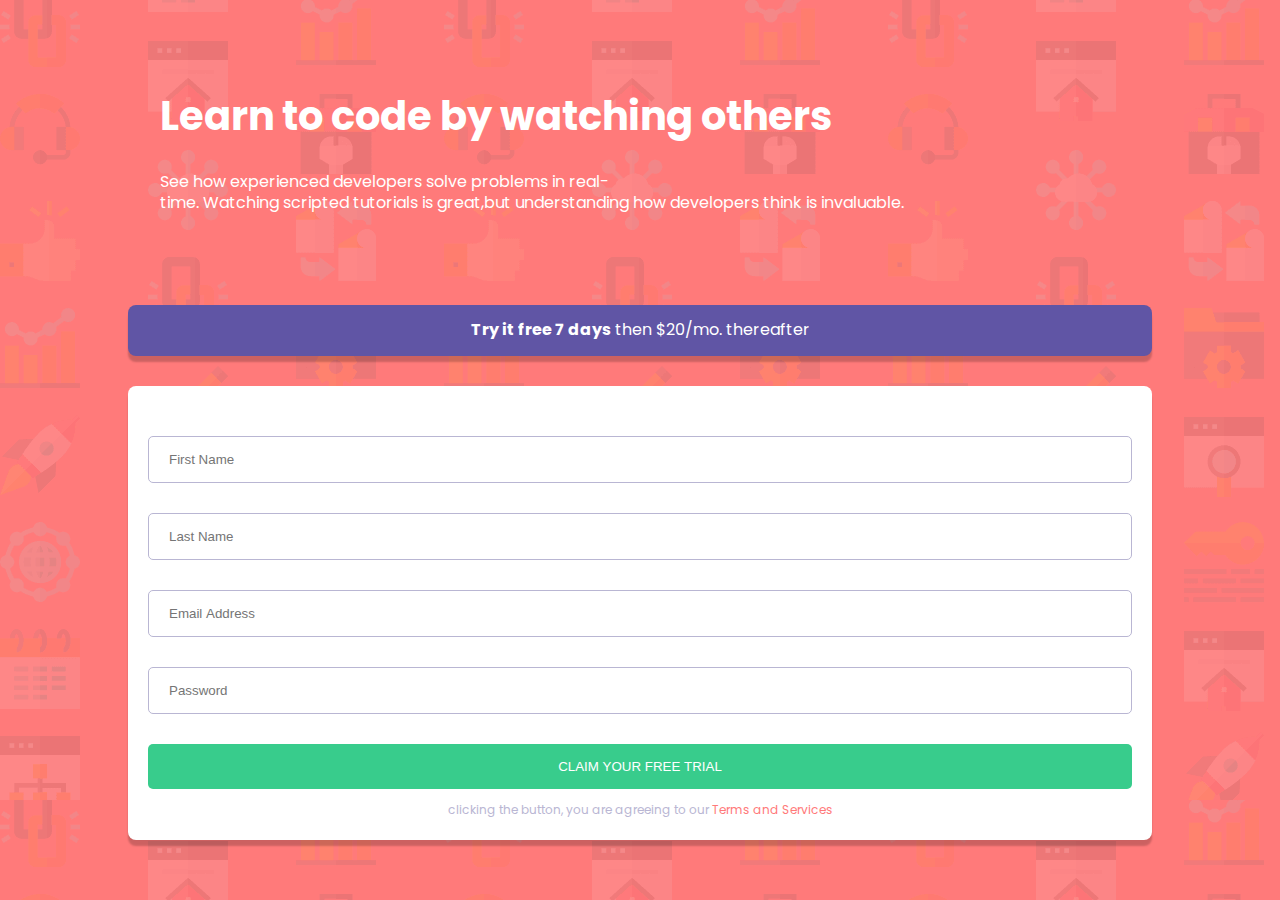
==== index.html @ bc68ff0f "commit" ====
<!DOCTYPE html>
<html lang="en">
    <head>
        <meta charset="UTF-8">
        <meta
        name="viewport" content="width=device-width, initial-scale=1.0">
        <link rel="icon" type="image/png" sizes="32x32" href="favicon-32x32 (1).png">
        <link rel="stylesheet" href="/form.css">
        <title>Responsie Form</title>
    </head>
    <body>
        <main class="container">
            <section class="left">
                <h1>Learn to code by watching others</h1>
                <p>See how experienced developers solve problems in real-time. Watching scripted tutorials is great,but understanding how developers think is invaluable.</p>
            </section>
            <section class="form_side">
                <div class="form_header">
                    <p>
                        <strong>Try it free 7 days</strong>
                        then $20/mo. thereafter</p>
                </div>
                <div class="main_form">
                    <form action="" id="form">
                        <div class="formField">
                            <input type="text" id="Firstname" placeholder="First Name">
                            <img src="icon-error.svg" alt="" class="error_icon">
                            <small></small>
                        </div>
                        <div class="formField">
                            <input type="text" id="Lastname" placeholder="Last Name">
                            <img src="icon-error.svg" alt="" class="error_icon">
                            <small></small>
                        </div>
                        <div class="formField">
                            <input type="email" id="Email" placeholder="Email Address">
                            <img src="icon-error.svg" alt="" class="error_icon">
                            <small></small>
                        </div>
                        <div class="formField">
                            <input type="password" id="Password" placeholder="Password">
                            <img src="icon-error.svg" alt="" class="error_icon">
                            <small></small>
                        </div>
                        <div class="btn">
                            <button type="submit">CLAIM YOUR FREE TRIAL</button>
                        </div>
                    </form>
                    <div class="form_footer">
                        <small>
                            clicking the button, you are agreeing to our
                            <a href="">
                                Terms and Services</a>
                        </small>
                    </div>
                </div>
            </section>
        </main>
    </body>
</html>
---- form.css ----
@import url('https://fonts.googleapis.com/css2?family=Poppins:wght@400;500;600;700&display=swap');
*{
    box-sizing: border-box;
    margin: 0;
    padding: 0;
}
body{
    font-size: 16px;
    font-family: 'Poppins', sans-serif;
    background-image: url( bg-intro-desktop.png);
    background-color: hsl(0, 100%, 74%) ;
    height: 100vh;
    color: #fff;
    line-height: 1.3;
}
.container{
    height: 100%;
    display: grid;
    grid-template-columns: 1fr 1fr;
    justify-content: space-evenly;
    align-items: center;
}
.left{
    width: 75%;
    margin: 0 auto;
}
h1{
    font-weight: bold;
    font-size: 2.5rem;
    margin-bottom: 30px;
}
.form_side{
    width: 80%;
}
.form_header{
    width: 100%;
    background-color: hsl(248, 32%, 49%);
    text-align: center;
    padding: 15px 5px;
    border-radius: 8px;
    box-shadow: 0 6px 2px rgb(0 0 0 / 0.2);
}
.main_form{
    width: 100%;
    background-color: #fff;
    text-align: center;
    margin-top: 30px;
    padding: 20px 20px;
    border-radius: 8px;
    box-shadow: 0 6px 2px rgb(0 0 0 / 0.2);
}
input,button{
    width: 100%;
    padding: 15px 20px;
    border-radius: 5px;
    border: 1px solid hsl(246, 25%, 77%);
    margin-top: 30px;
}

button{
    background-color: hsl(154, 59%, 51%);
    color: #fff;
    border: none;
}

.form_footer{
    color: hsl(246, 25%, 77%);
    margin-top: 10px;
}
.form_footer a{
    text-decoration: none;
    color: hsl(0, 100%, 74%);
}
button:hover{
    cursor: pointer;
}
small{
    font-size: 12px;
}
.formField{
    position: relative;
}
.formField.success input{
    border-color: hsl(154, 59%, 51%);
}
.formField.error input{
    border-color: hsl(0, 100%, 74%);
}
.formField small{
    visibility: hidden;
    color: hsl(0, 100%, 74%);
    position: absolute;
    right: 0;
    bottom: -20px;
}
.formField.error small{
    visibility: visible;
}
.error_icon{
    position: absolute;
    right: 5px;
    bottom: 10px;
    visibility: hidden;
}
.formField.error .error_icon{
    visibility: visible;
}


@media screen and (max-width:1440px){
    .container{
        display: grid;
        grid-template-columns: 1fr;
        padding-top: 70px;
    }   
    .form_side{
        margin: 0 auto;
    }
    .form_header{
        margin-top: 50px;
    }
    .main_form{
        margin-bottom: 40px;
    }
    .intro{
        text-align: center;
    }

}
@media screen and (max-width:550px){
    .form_side{
        width: 85%;
        margin: 0 auto;
    }
    .intro{
        width: 80%;
        text-align: center;
    }
   
}
@media screen and (max-width:375px){
    body{
        background-image: url(bg-intro-mobile.png);
    }
    h1{
        font-size: 1.5rem;
    }
    p{
        font-size: 13px;
    } 
}
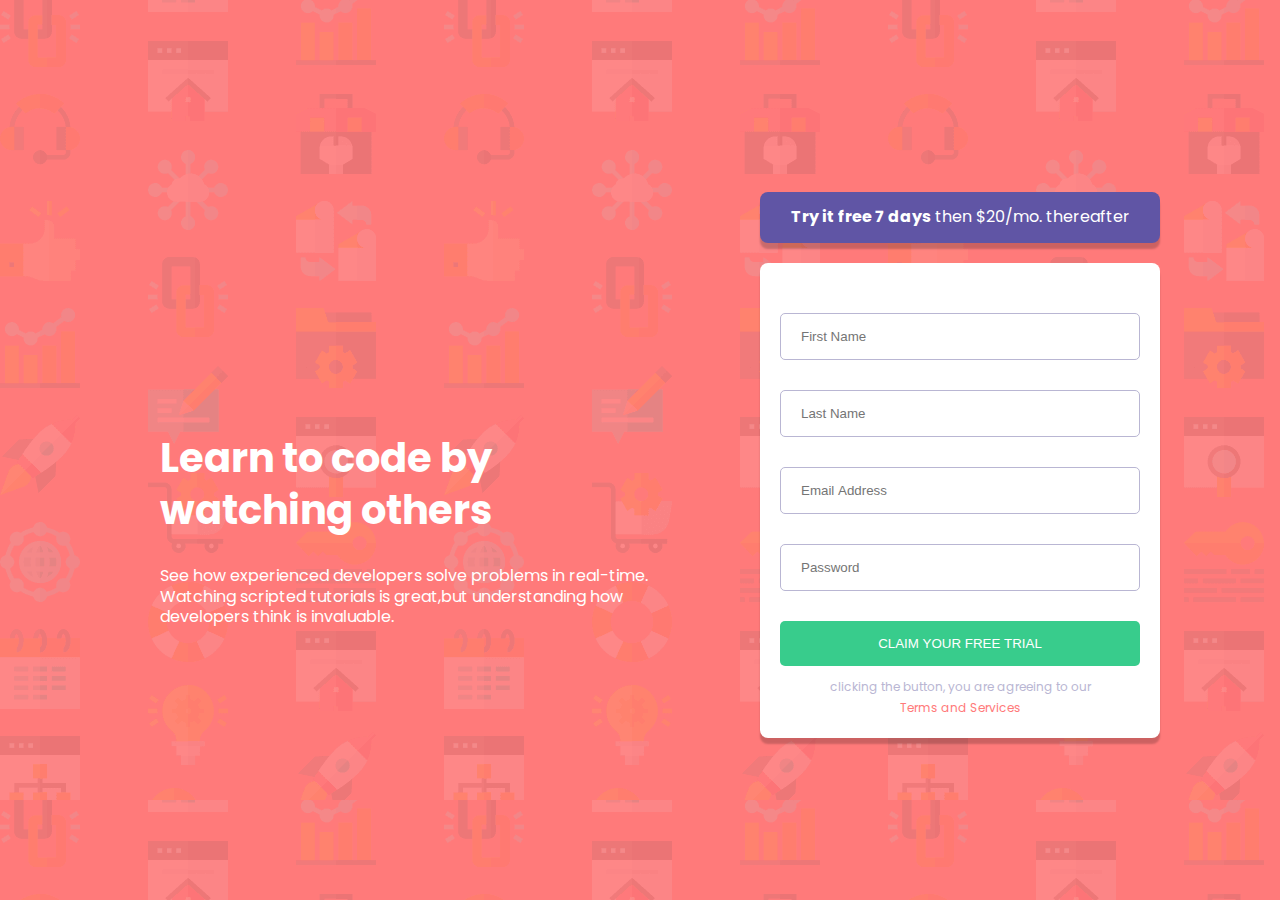
==== commit 6ba2aade: "commit" ====
--- a/index.html
+++ b/index.html
@@ -11,8 +11,8 @@
     <body>
         <main class="container">
             <section class="left">
-                <h1>Learn to code by watching others</h1>
-                <p>See how experienced developers solve problems in real-time. Watching scripted tutorials is great,but understanding how developers think is invaluable.</p>
+                <h1>Learn to code by <br>watching others</h1>
+                <p>See how experienced developers solve problems in real-time.<br>Watching scripted tutorials is great,but understanding how<br>developers think is invaluable.</p>
             </section>
             <section class="form_side">
                 <div class="form_header">
--- a/form.css
+++ b/form.css
@@ -30,7 +30,8 @@
     margin-bottom: 30px;
 }
 .form_side{
-    width: 80%;
+    width: 50%;
+    margin: 0 auto;
 }
 .form_header{
     width: 100%;
@@ -44,7 +45,7 @@
     width: 100%;
     background-color: #fff;
     text-align: center;
-    margin-top: 30px;
+    margin-top: 20px;
     padding: 20px 20px;
     border-radius: 8px;
     box-shadow: 0 6px 2px rgb(0 0 0 / 0.2);
@@ -109,12 +110,18 @@
 
 @media screen and (max-width:1440px){
     .container{
-        display: grid;
+        display: flex;
         grid-template-columns: 1fr;
         padding-top: 70px;
-    }   
+    } 
+    .left{
+        margin-left: 160px;
+        margin-top: 90px;
+    }  
     .form_side{
         margin: 0 auto;
+        margin-right: 120px;
+        margin-bottom: 50px;
     }
     .form_header{
         margin-top: 50px;
@@ -127,20 +134,11 @@
     }
 
 }
-@media screen and (max-width:550px){
-    .form_side{
-        width: 85%;
-        margin: 0 auto;
-    }
-    .intro{
-        width: 80%;
-        text-align: center;
-    }
-   
-}
 @media screen and (max-width:375px){
     body{
         background-image: url(bg-intro-mobile.png);
+        direction: flex;
+        flex-direction: column;
     }
     h1{
         font-size: 1.5rem;
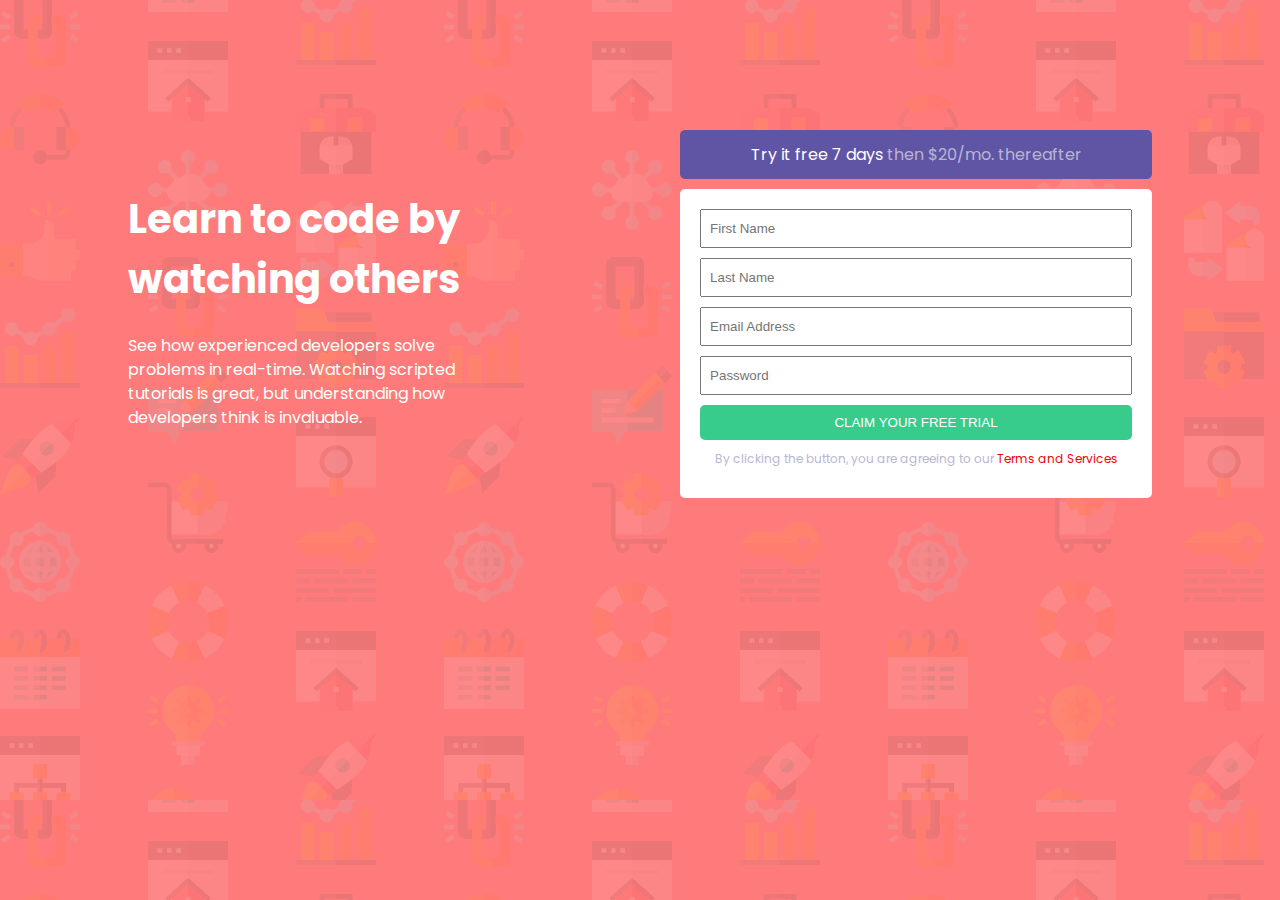
==== commit b9db039d: "commit" ====
--- a/index.html
+++ b/index.html
@@ -1,60 +1,43 @@
 <!DOCTYPE html>
 <html lang="en">
     <head>
-        <meta charset="UTF-8">
-        <meta
-        name="viewport" content="width=device-width, initial-scale=1.0">
-        <link rel="icon" type="image/png" sizes="32x32" href="favicon-32x32 (1).png">
-        <link rel="stylesheet" href="/form.css">
-        <title>Responsie Form</title>
+        <meta charset="UTF-8"/>
+        <meta name="viewport" content="width=device-width, initial-scale=1.0"/>
+
+        <link rel="icon" type="image/png" sizes="32x32" href="/favicon-32x32 (1).png"/>
+        <link rel="stylesheet" href="/form.css"/>
+        <title>Responsive Form</title>
     </head>
     <body>
-        <main class="container">
-            <section class="left">
-                <h1>Learn to code by <br>watching others</h1>
-                <p>See how experienced developers solve problems in real-time.<br>Watching scripted tutorials is great,but understanding how<br>developers think is invaluable.</p>
-            </section>
-            <section class="form_side">
-                <div class="form_header">
-                    <p>
-                        <strong>Try it free 7 days</strong>
-                        then $20/mo. thereafter</p>
-                </div>
-                <div class="main_form">
-                    <form action="" id="form">
-                        <div class="formField">
-                            <input type="text" id="Firstname" placeholder="First Name">
-                            <img src="icon-error.svg" alt="" class="error_icon">
-                            <small></small>
-                        </div>
-                        <div class="formField">
-                            <input type="text" id="Lastname" placeholder="Last Name">
-                            <img src="icon-error.svg" alt="" class="error_icon">
-                            <small></small>
-                        </div>
-                        <div class="formField">
-                            <input type="email" id="Email" placeholder="Email Address">
-                            <img src="icon-error.svg" alt="" class="error_icon">
-                            <small></small>
-                        </div>
-                        <div class="formField">
-                            <input type="password" id="Password" placeholder="Password">
-                            <img src="icon-error.svg" alt="" class="error_icon">
-                            <small></small>
-                        </div>
-                        <div class="btn">
-                            <button type="submit">CLAIM YOUR FREE TRIAL</button>
-                        </div>
-                    </form>
-                    <div class="form_footer">
-                        <small>
-                            clicking the button, you are agreeing to our
-                            <a href="">
-                                Terms and Services</a>
-                        </small>
-                    </div>
-                </div>
-            </section>
-        </main>
+        <section class="container">
+            <div class="text">
+                <h1>Learn to code by
+                    <br>
+                    watching others</h1>
+                    <br>
+                <p>
+                    See how experienced developers solve problems in real-time. Watching
+                              scripted tutorials is great, but understanding how developers think is
+                              invaluable.
+                </p>
+            </div>
+            <div class="form">
+                <p class="p-box">Try it free 7 days
+                    <span>then $20/mo. thereafter</span>
+                </p>
+                <form>
+                    <input type="text" placeholder="First Name"/>
+                    <input type="text" placeholder="Last Name"/>
+                    <input type="email" placeholder="Email Address"/>
+                    <input type="password" placeholder="Password"/>
+                    <button class="btn">Claim your free trial</button>
+                    <p class="p-footer">
+                        By clicking the button, you are agreeing to our
+                        <span>Terms and Services</span>
+                    </p>
+                </form>
+
+            </div>
+        </section>
     </body>
 </html>
--- a/form.css
+++ b/form.css
@@ -1,149 +1,108 @@
 @import url('https://fonts.googleapis.com/css2?family=Poppins:wght@400;500;600;700&display=swap');
-*{
+
+* {
     box-sizing: border-box;
+    padding: 0;
     margin: 0;
-    padding: 0;
-}
-body{
+  }
+  body {
+    background-color: hsl(0, 100%, 74%);
+    background-image: url(/bg-intro-desktop.png);
+    font-family: 'Poppins', sans-serif;
+  }
+  .container {
+    width: 80%;
+    margin: 120px auto;
+    background-size: cover;
+    display: flex;
+    align-items: center;
+    justify-content: center;
+    color: white;
+  }
+  .text h1 {
+    font-size: 2.5rem;
+  }
+  .text p {
+    line-height: 1.5;
+    width: 70%;
     font-size: 16px;
-    font-family: 'Poppins', sans-serif;
-    background-image: url( bg-intro-desktop.png);
-    background-color: hsl(0, 100%, 74%) ;
-    height: 100vh;
-    color: #fff;
-    line-height: 1.3;
-}
-.container{
-    height: 100%;
-    display: grid;
-    grid-template-columns: 1fr 1fr;
-    justify-content: space-evenly;
-    align-items: center;
-}
-.left{
-    width: 75%;
-    margin: 0 auto;
-}
-h1{
-    font-weight: bold;
-    font-size: 2.5rem;
-    margin-bottom: 30px;
-}
-.form_side{
-    width: 50%;
-    margin: 0 auto;
-}
-.form_header{
+  }
+  .attribution{
+      text-align: center;
+      color: white;
+  }
+  
+  a{
+      color: aliceblue;
+  }
+  
+  .p-box {
+    background-color: hsl(248, 32%, 49%);
+    padding: 12px;
+    text-align: center;
+    margin: 10px 0;
+    border-radius: 5px;
+  }
+  .p-box span {
+    color: hsl(246, 25%, 77%);
+  }
+  form {
+    background-color: white;
+    padding: 20px;
+    border-radius: 5px;
+  }
+  input {
     width: 100%;
-    background-color: hsl(248, 32%, 49%);
+    padding: 10px 8px;
+    margin-bottom: 10px;
+    outline: none;
+  }
+  input:focus {
+    border-color: hsl(246, 25%, 77%);
+    outline: none;
+    
+  }
+  .btn {
+    width: 100%;
     text-align: center;
-    padding: 15px 5px;
-    border-radius: 8px;
-    box-shadow: 0 6px 2px rgb(0 0 0 / 0.2);
-}
-.main_form{
-    width: 100%;
-    background-color: #fff;
+    background-color: hsl(154, 59%, 51%);
+    padding: 10px 8px;
+    color: white;
+    border: none;
+    border-radius: 5px;
+    text-transform: uppercase;
+  }
+  .p-footer {
+    color: hsl(246, 25%, 77%);
+    margin: 10px;
+    font-size: 12px;
     text-align: center;
-    margin-top: 20px;
-    padding: 20px 20px;
-    border-radius: 8px;
-    box-shadow: 0 6px 2px rgb(0 0 0 / 0.2);
-}
-input,button{
-    width: 100%;
-    padding: 15px 20px;
-    border-radius: 5px;
-    border: 1px solid hsl(246, 25%, 77%);
-    margin-top: 30px;
-}
-
-button{
-    background-color: hsl(154, 59%, 51%);
-    color: #fff;
-    border: none;
-}
-
-.form_footer{
-    color: hsl(246, 25%, 77%);
-    margin-top: 10px;
-}
-.form_footer a{
-    text-decoration: none;
-    color: hsl(0, 100%, 74%);
-}
-button:hover{
-    cursor: pointer;
-}
-small{
-    font-size: 12px;
-}
-.formField{
-    position: relative;
-}
-.formField.success input{
-    border-color: hsl(154, 59%, 51%);
-}
-.formField.error input{
-    border-color: hsl(0, 100%, 74%);
-}
-.formField small{
-    visibility: hidden;
-    color: hsl(0, 100%, 74%);
-    position: absolute;
-    right: 0;
-    bottom: -20px;
-}
-.formField.error small{
-    visibility: visible;
-}
-.error_icon{
-    position: absolute;
-    right: 5px;
-    bottom: 10px;
-    visibility: hidden;
-}
-.formField.error .error_icon{
-    visibility: visible;
-}
-
-
-@media screen and (max-width:1440px){
-    .container{
-        display: flex;
-        grid-template-columns: 1fr;
-        padding-top: 70px;
-    } 
-    .left{
-        margin-left: 160px;
-        margin-top: 90px;
-    }  
-    .form_side{
-        margin: 0 auto;
-        margin-right: 120px;
-        margin-bottom: 50px;
+  }
+  .p-footer span {
+    color: hsl(0, 93%, 47%);
+  }
+  @media screen and (max-width: 375px) {
+    .container {
+      flex-direction: column;
+      margin: 40px auto;
     }
-    .form_header{
-        margin-top: 50px;
+    .text {
+      text-align: center;
     }
-    .main_form{
-        margin-bottom: 40px;
+  
+    .text h1 {
+      font-size: 28px;
+      margin-bottom: 10px;
     }
-    .intro{
-        text-align: center;
+    .text p {
+      line-height: 1.5;
+      width: auto;
+      font-size: 16px;
     }
-
-}
-@media screen and (max-width:375px){
-    body{
-        background-image: url(bg-intro-mobile.png);
-        direction: flex;
-        flex-direction: column;
+  
+    .p-box {
+      padding:  20px;
+      font-size: 18px;
+      margin: 20px 0;
     }
-    h1{
-        font-size: 1.5rem;
-    }
-    p{
-        font-size: 13px;
-    } 
-}+  }